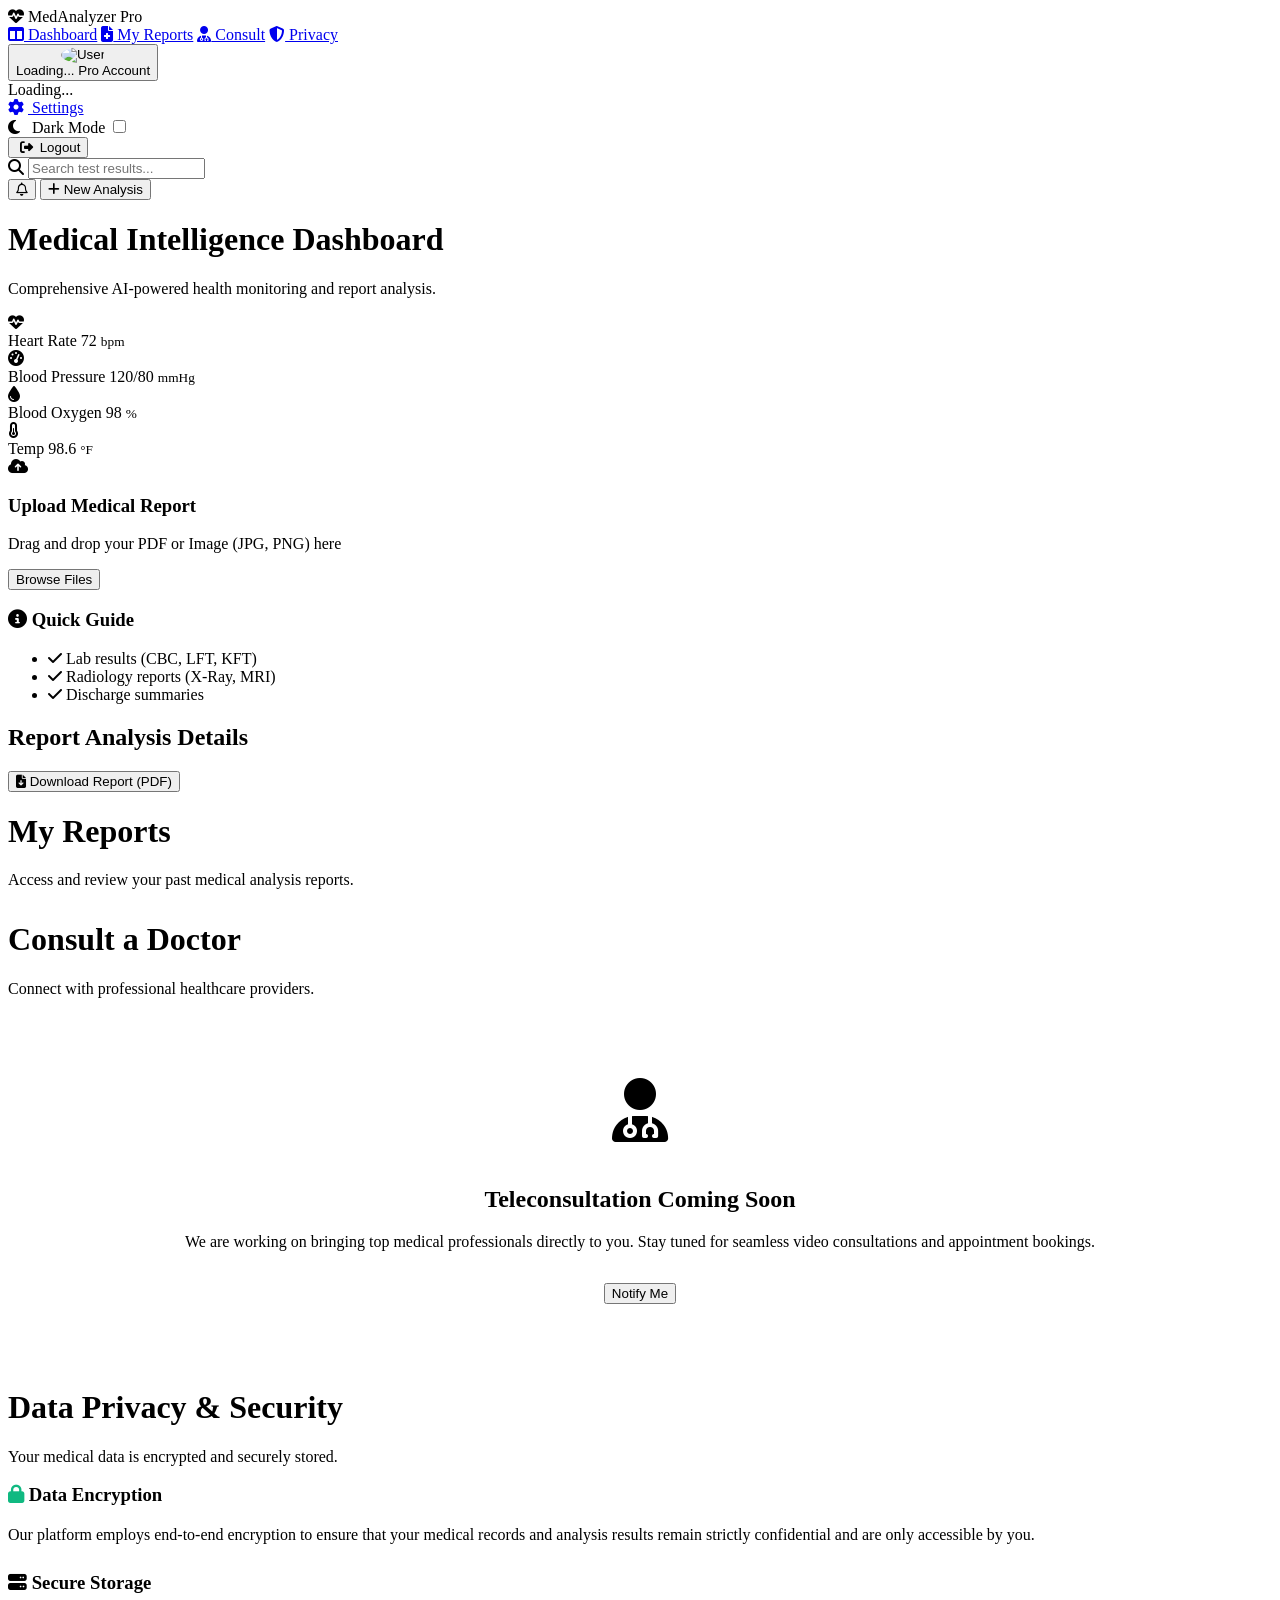
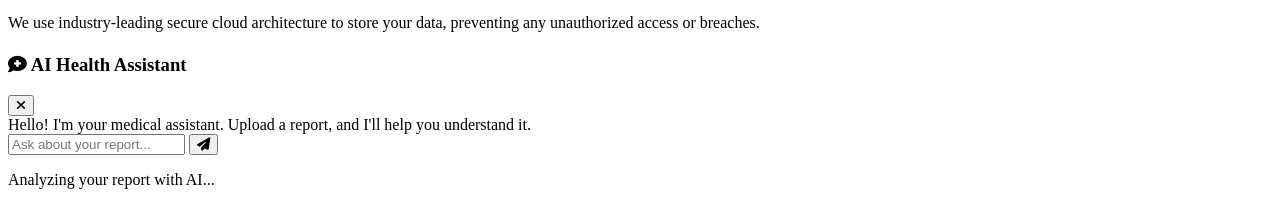
==== frontend/static/index.html @ 6c2210d1 "Initial commit: Removed OTP and added DB fallback" ====
<!DOCTYPE html>
<html lang="en">
<head>
    <meta charset="UTF-8">
    <meta name="viewport" content="width=device-width, initial-scale=1.0">
    <title>MedAnalyzer Pro | Professional Medical Report Analysis</title>
    <link rel="stylesheet" href="/static/style.css?v=2">
    <link rel="stylesheet" href="https://cdnjs.cloudflare.com/ajax/libs/font-awesome/6.4.0/css/all.min.css">
    <link href="https://fonts.googleapis.com/css2?family=Inter:wght@300;400;500;600;700&display=swap" rel="stylesheet">
</head>
<body>
    <div class="app-container">
        <!-- Sidebar -->
        <aside class="sidebar">
            <div class="logo">
                <i class="fas fa-heart-pulse"></i>
                <span>MedAnalyzer Pro</span>
            </div>
            <nav>
                <a href="#" class="nav-link active" data-view="dashboard"><i class="fas fa-columns"></i> Dashboard</a>
                <a href="#" class="nav-link" data-view="reports"><i class="fas fa-file-medical"></i> My Reports</a>
                <a href="#" class="nav-link" data-view="consult"><i class="fas fa-user-md"></i> Consult</a>
                <a href="#" class="nav-link" data-view="privacy"><i class="fas fa-shield-alt"></i> Privacy</a>
            </nav>
            <div class="sidebar-footer">
                <div class="profile-wrapper" id="profile-wrapper">
                    <button class="profile-button" id="profile-btn">
                        <img src="https://ui-avatars.com/api/?name=User&background=2563eb&color=fff" alt="User" id="user-avatar" style="width: 36px; height: 36px; border-radius: 50%;">
                        <div class="user-info">
                            <span class="user-name" id="user-name-display">Loading...</span>
                            <span class="user-status">Pro Account</span>
                        </div>
                    </button>
                    
                    <div class="profile-dropdown" id="profile-dropdown">
                        <div class="dropdown-header">
                            <span class="name" id="dropdown-name">Loading...</span>
                        </div>
                        <a href="#" class="dropdown-item">
                            <i class="fas fa-cog" style="width: 20px;"></i> Settings
                        </a>
                        <div class="dropdown-item theme-toggle">
                            <span><i class="fas fa-moon" style="width: 20px;"></i> Dark Mode</span>
                            <label class="switch">
                                <input type="checkbox" id="theme-switch">
                                <span class="slider"></span>
                            </label>
                        </div>
                        <button class="dropdown-item danger" id="logout-btn">
                            <i class="fas fa-sign-out-alt" style="width: 20px;"></i> Logout
                        </button>
                    </div>
                </div>
            </div>
        </aside>

        <!-- Main Content -->
        <main class="main-content">
            <header class="top-bar">
                <div class="search-bar">
                    <i class="fas fa-search"></i>
                    <input type="text" placeholder="Search test results...">
                </div>
                <div class="top-actions">
                    <button class="icon-btn"><i class="far fa-bell"></i></button>
                    <button class="primary-btn" id="new-analysis-btn"><i class="fas fa-plus"></i> New Analysis</button>
                </div>
            </header>

            <div class="content-body view-section" id="dashboard-view">
                <div class="welcome-section">
                    <h1>Medical Intelligence Dashboard</h1>
                    <p>Comprehensive AI-powered health monitoring and report analysis.</p>
                </div>

                <!-- Vitals Summary Section -->
                <div class="vitals-grid">
                    <div class="vitals-card">
                        <div class="vitals-icon heart"><i class="fas fa-heartbeat"></i></div>
                        <div class="vitals-info">
                            <span class="vitals-label">Heart Rate</span>
                            <span class="vitals-value">72 <small>bpm</small></span>
                        </div>
                    </div>
                    <div class="vitals-card">
                        <div class="vitals-icon pressure"><i class="fas fa-gauge-high"></i></div>
                        <div class="vitals-info">
                            <span class="vitals-label">Blood Pressure</span>
                            <span class="vitals-value">120/80 <small>mmHg</small></span>
                        </div>
                    </div>
                    <div class="vitals-card">
                        <div class="vitals-icon o2"><i class="fas fa-droplet"></i></div>
                        <div class="vitals-info">
                            <span class="vitals-label">Blood Oxygen</span>
                            <span class="vitals-value">98 <small>%</small></span>
                        </div>
                    </div>
                    <div class="vitals-card">
                        <div class="vitals-icon temp"><i class="fas fa-temperature-half"></i></div>
                        <div class="vitals-info">
                            <span class="vitals-label">Temp</span>
                            <span class="vitals-value">98.6 <small>°F</small></span>
                        </div>
                    </div>
                </div>


                <div class="dashboard-grid">
                    <!-- Upload Card -->
                    <div class="card upload-card" id="upload-zone">
                        <div class="upload-content">
                            <i class="fas fa-cloud-upload-alt"></i>
                            <h3>Upload Medical Report</h3>
                            <p>Drag and drop your PDF or Image (JPG, PNG) here</p>
                            <input type="file" id="file-input" hidden accept=".pdf,.jpg,.jpeg,.png">
                            <button class="outline-btn" onclick="document.getElementById('file-input').click()">Browse Files</button>
                        </div>
                        <div id="upload-status" class="status-indicator"></div>
                    </div>

                    <!-- Info Cards -->
                    <div class="card info-card">
                        <div class="card-header">
                            <h3><i class="fas fa-info-circle"></i> Quick Guide</h3>
                        </div>
                        <ul class="guide-list">
                            <li><i class="fas fa-check"></i> Lab results (CBC, LFT, KFT)</li>
                            <li><i class="fas fa-check"></i> Radiology reports (X-Ray, MRI)</li>
                            <li><i class="fas fa-check"></i> Discharge summaries</li>
                        </ul>
                    </div>
                </div>

                <!-- Results Section (Hidden initially) -->
                <div id="results-view" class="results-container hidden">
                    <div class="results-header">
                        <h2>Report Analysis Details</h2>
                        <button class="primary-btn pdf-btn" id="print-btn" onclick="triggerServerDownload()"><i class="fas fa-file-download"></i> Download Report (PDF)</button>
                    </div>
                    <div class="analysis-card card">
                        <div id="analysis-content" class="markdown-body">
                            <!-- AI Content Injection -->
                        </div>
                    </div>
                </div>
            </div>

            <!-- Reports View -->
            <div class="content-body hidden view-section" id="reports-view">
                <div class="welcome-section">
                    <h1>My Reports</h1>
                    <p>Access and review your past medical analysis reports.</p>
                </div>
                <div class="reports-grid" id="reports-grid">
                    <div class="loader-spinner" style="margin: 2rem auto; display: block;"></div>
                </div>
            </div>

            <!-- Consult View -->
            <div class="content-body hidden view-section" id="consult-view">
                <div class="welcome-section">
                    <h1>Consult a Doctor</h1>
                    <p>Connect with professional healthcare providers.</p>
                </div>
                <div class="card" style="text-align: center; padding: 4rem 2rem;">
                    <i class="fas fa-user-md" style="font-size: 4rem; color: var(--primary-color); margin-bottom: 1.5rem;"></i>
                    <h2>Teleconsultation Coming Soon</h2>
                    <p style="color: var(--text-muted); margin-top: 1rem; margin-bottom: 2rem;">We are working on bringing top medical professionals directly to you. Stay tuned for seamless video consultations and appointment bookings.</p>
                    <button class="primary-btn" style="margin: 0 auto;">Notify Me</button>
                </div>
            </div>

            <!-- Privacy View -->
            <div class="content-body hidden view-section" id="privacy-view">
                <div class="welcome-section">
                    <h1>Data Privacy & Security</h1>
                    <p>Your medical data is encrypted and securely stored.</p>
                </div>
                <div class="card" style="margin-bottom: 1.5rem;">
                    <h3 style="margin-bottom: 1rem;"><i class="fas fa-lock" style="color: #10b981;"></i> Data Encryption</h3>
                    <p style="color: var(--text-muted); line-height: 1.6;">Our platform employs end-to-end encryption to ensure that your medical records and analysis results remain strictly confidential and are only accessible by you.</p>
                </div>
                <div class="card">
                    <h3 style="margin-bottom: 1rem;"><i class="fas fa-server" style="color: var(--primary-color);"></i> Secure Storage</h3>
                    <p style="color: var(--text-muted); line-height: 1.6;">We use industry-leading secure cloud architecture to store your data, preventing any unauthorized access or breaches.</p>
                </div>
            </div>
        </main>

        <!-- Chat Sidebar -->
        <aside class="chat-sidebar mini-chat" id="chat-sidebar">
            <div class="chat-header">
                <h3><i class="fas fa-comment-medical"></i> AI Health Assistant</h3>
                <button id="close-chat"><i class="fas fa-times"></i></button>
            </div>
            <div class="chat-messages" id="chat-messages">
                <div class="message system-message">
                    Hello! I'm your medical assistant. Upload a report, and I'll help you understand it.
                </div>
            </div>
            <div class="chat-input-area">
                <input type="text" id="chat-input" placeholder="Ask about your report...">
                <button id="send-chat"><i class="fas fa-paper-plane"></i></button>
            </div>
        </aside>
    </div>

    <!-- Loading Overlay -->
    <div id="loader" class="loader-overlay hidden">
        <div class="loader-spinner"></div>
        <p>Analyzing your report with AI...</p>
    </div>

    <script src="/static/html2pdf.bundle.min.js"></script>
    <script src="/static/script.js?v=3"></script>
</body>
</html>
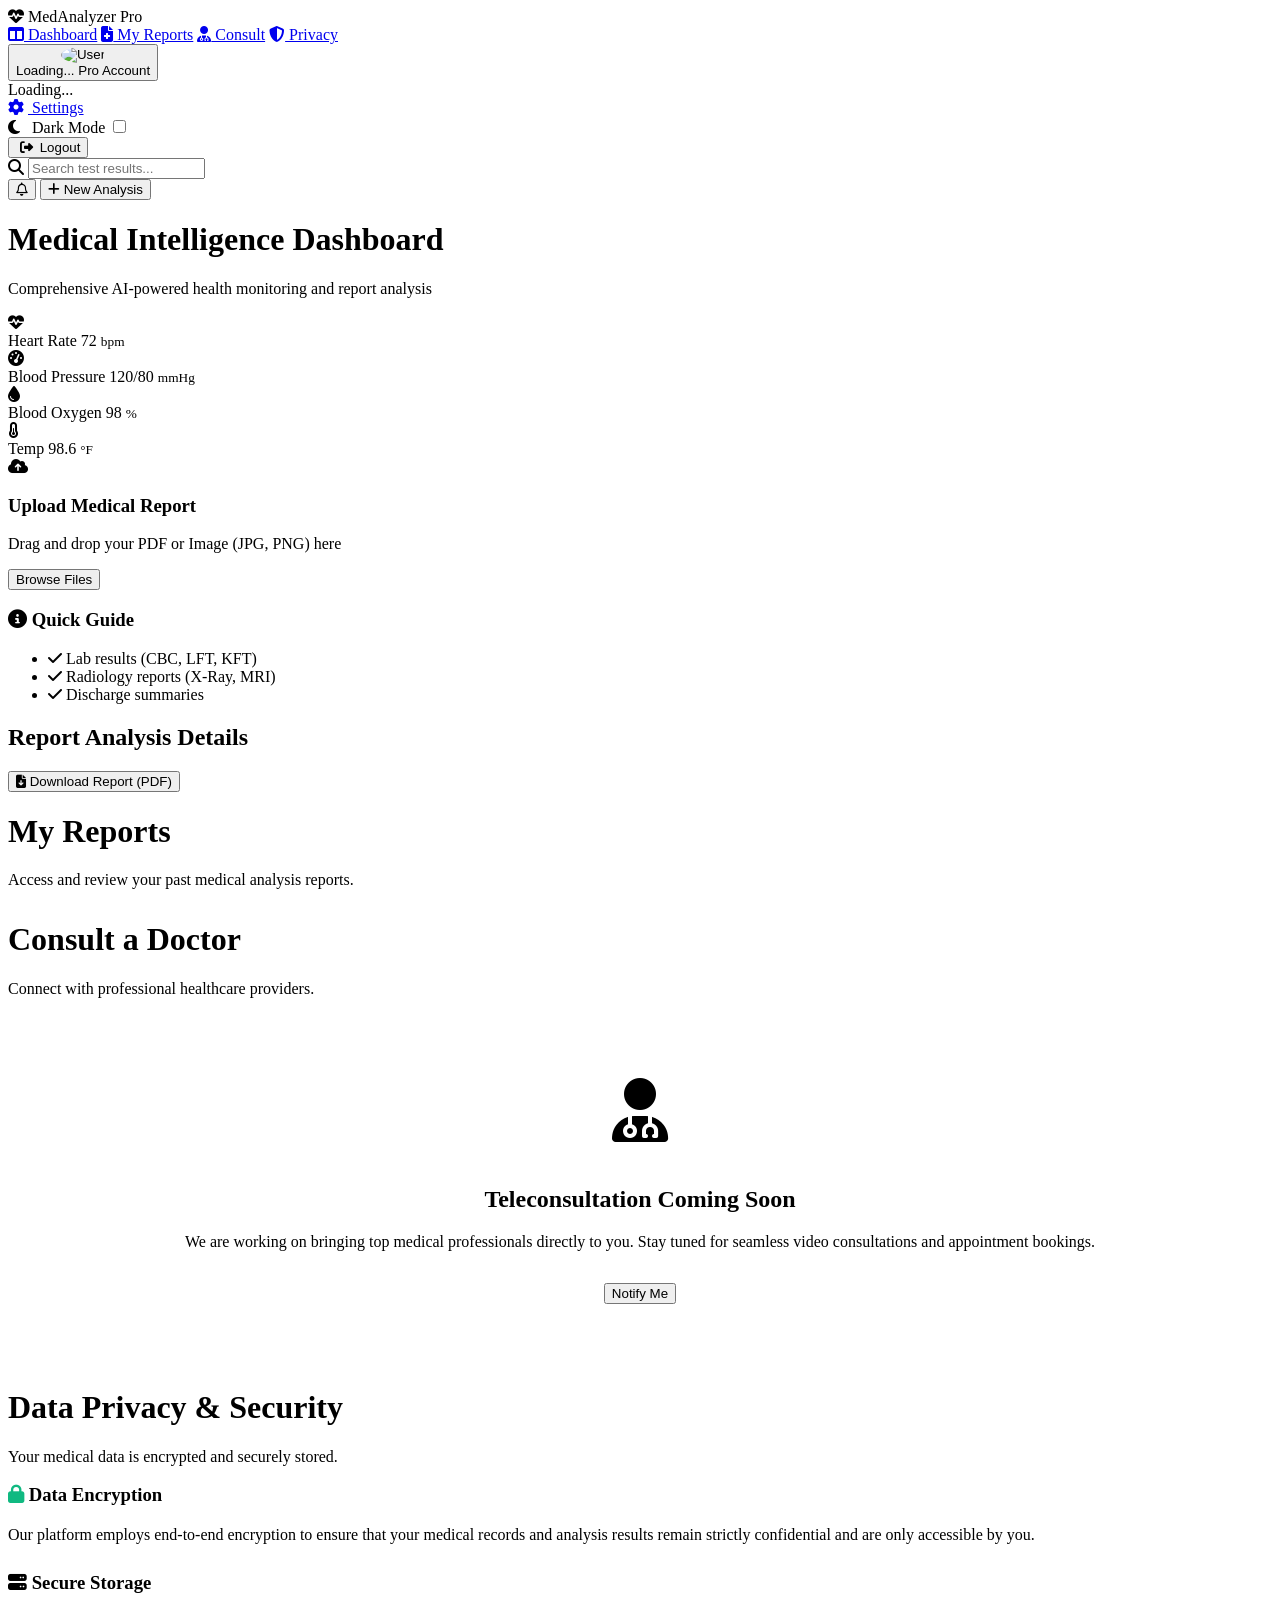
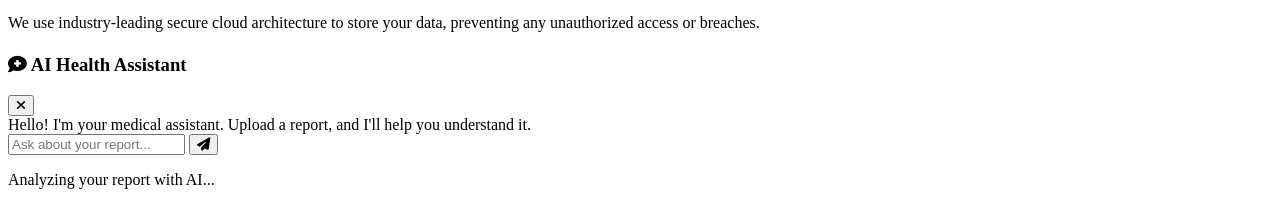
==== commit a496ac18: "removed dot" ====
--- a/frontend/static/index.html
+++ b/frontend/static/index.html
@@ -70,7 +70,7 @@
             <div class="content-body view-section" id="dashboard-view">
                 <div class="welcome-section">
                     <h1>Medical Intelligence Dashboard</h1>
-                    <p>Comprehensive AI-powered health monitoring and report analysis.</p>
+                    <p>Comprehensive AI-powered health monitoring and report analysis</p>
                 </div>
 
                 <!-- Vitals Summary Section -->
